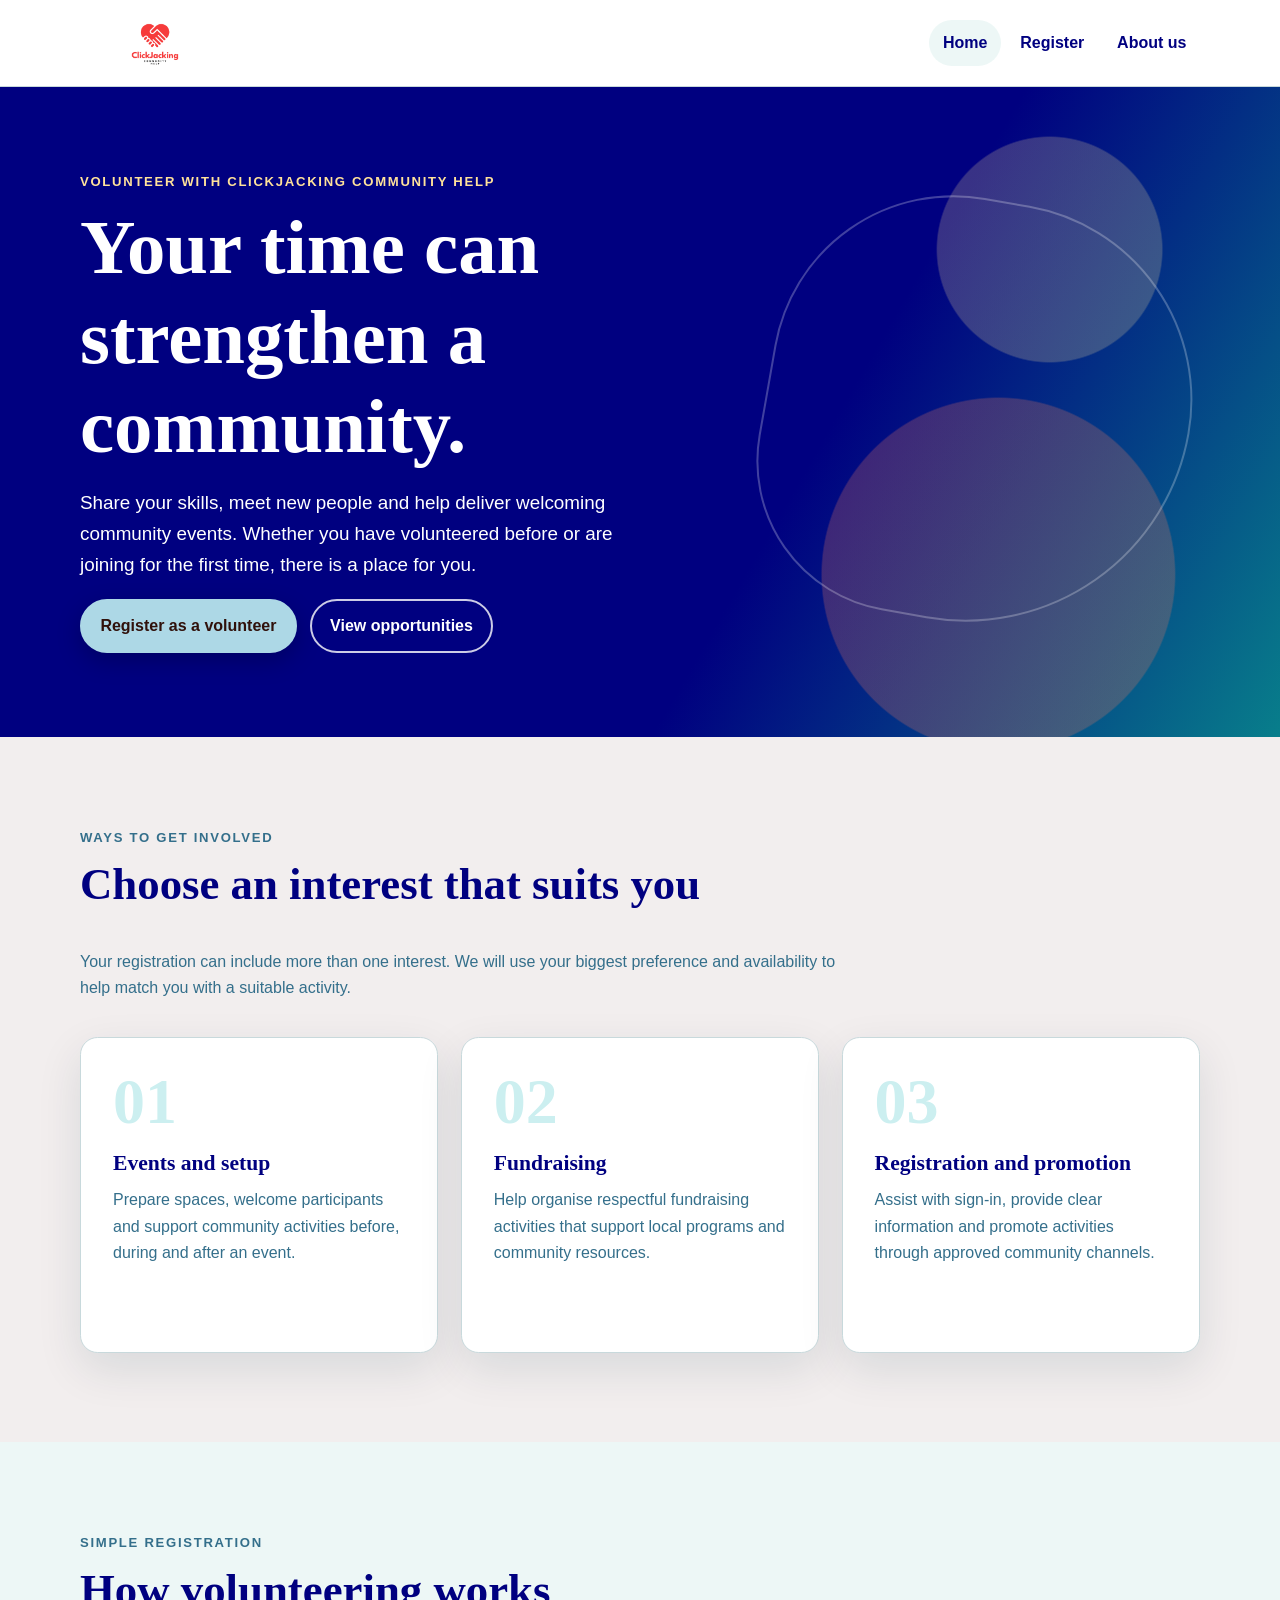
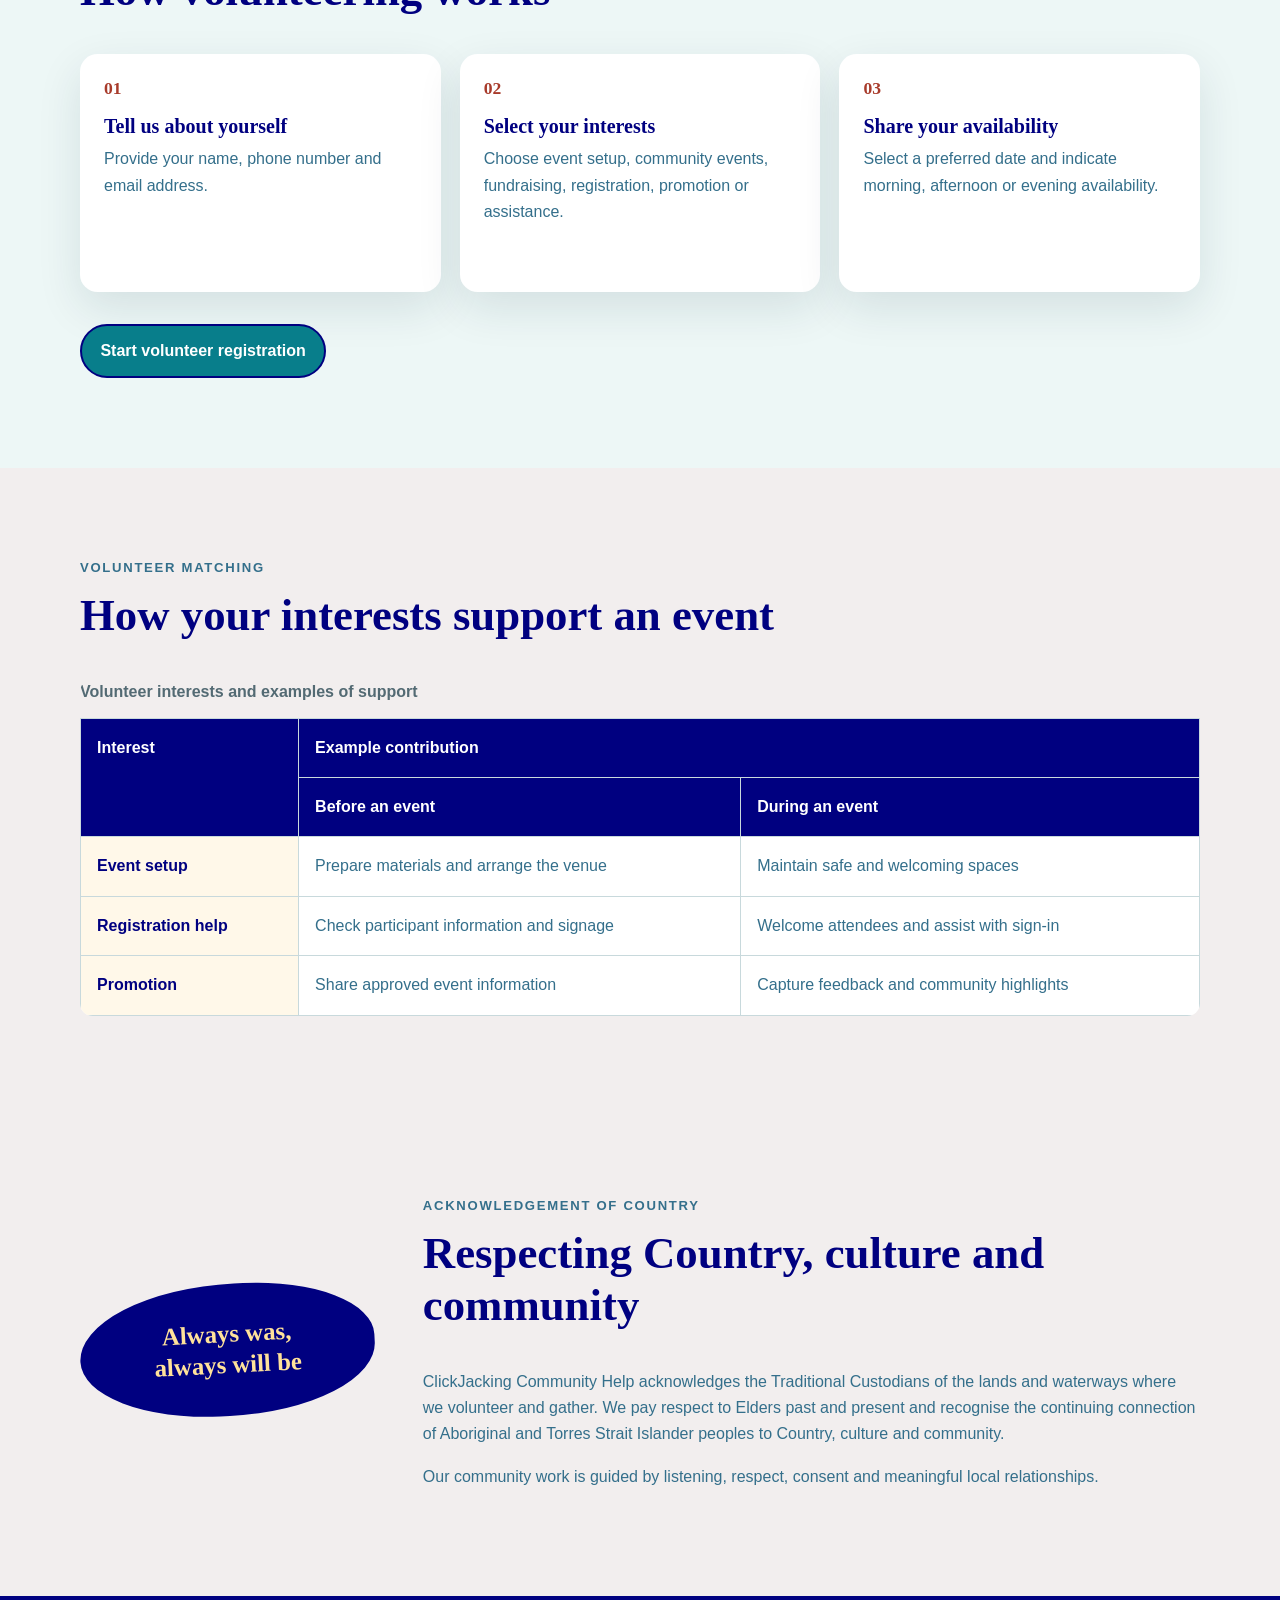
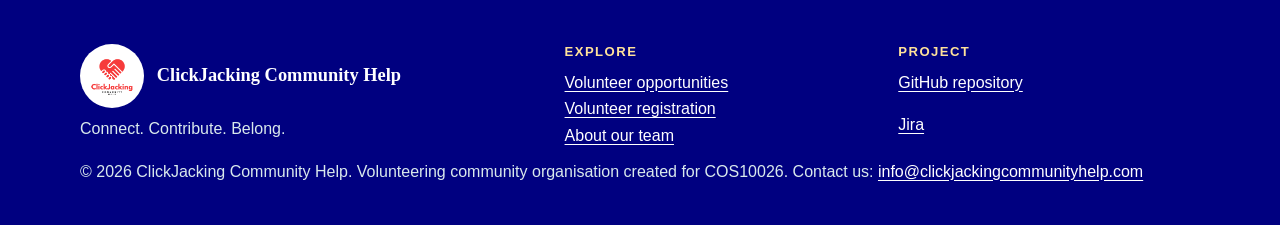
==== index.html @ b17477cf "Added index from team members index code" ====
<!DOCTYPE html>
<html lang="en">

<head>
    <meta charset="utf-8">
    <meta name="keywords" content="HTML5, CSS layout" />
    <meta name="author" content="A Lecturer" />
    <meta name="description"
        content="Discover volunteer opportunities and register to support local community programs with G03 Community.">
    <link rel="stylesheet" href="styles/styles.css">
    <title>Volunteer with us</title>
</head>

<body>
    <a class="skip_link" href="#main_content">Skip to main content</a>

    <header class="site_header">
        <div class="nav_wrap">
            <a class="brand" href="./">
                <img src="Red White Simple Volunteer Community Logo.png" alt="G03 logo" width="200">
            </a>
            <nav aria-label="Primary navigation">
                <ul class="nav_list">
                    <li><a href="./" aria-current="page">Home</a></li>
                    <li><a href="apply">Register</a></li>
                    <li><a href="about">About us</a></li>
                </ul>
            </nav>
        </div>
    </header>
    <main id="main_content">
        <!-- title and intro section -->
        <section class="intro" aria-labelledby="hero-title">
            <div class="intro_content">
                <p class="eyebrow_intro_sect ">Volunteer with ClickJacking Community Help</p>
                <h1>Your time can strengthen a community.</h1>
                <p>Share your skills, meet new people and help deliver welcoming community events. Whether you have
                    volunteered before or are joining for the first time, there is a place for you.</p>
                <div class="buttons_intro_sect">
                    <a class="button registerPage" href="apply">Register as a volunteer</a>
                    <a class="button jobPage" href="jobs">View opportunities</a>
                </div>
            </div>
        </section>
        <!-- choosing an interest section -->

        <section class="chooseAnInterest">
            <div class="heading_sect">
                <p class="eyebrow_chooseAnInterest">Ways to get involved</p>
                <h2 id="title_chooseAnInterest">Choose an interest that suits you</h2>
                <p>Your registration can include more than one interest. We will use your biggest preference and
                    availability to help match you with a suitable activity.</p>
            </div>
            <div class="feature_grid">
                <article class="feature_card">
                    <span class="feature_card_number" aria-hidden="true">01</span>
                    <h3>Events and setup</h3>
                    <p>Prepare spaces, welcome participants and support community activities before, during and after an
                        event.</p>
                </article>
                <article class="feature_card">
                    <span class="feature_card_number" aria-hidden="true">02</span>
                    <h3>Fundraising</h3>
                    <p>Help organise respectful fundraising activities that support local programs and community
                        resources.</p>
                </article>
                <article class="feature_card">
                    <span class="feature_card_number" aria-hidden="true">03</span>
                    <h3>Registration and promotion</h3>
                    <p>Assist with sign-in, provide clear information and promote activities through approved community
                        channels.</p>
                </article>
            </div>
        </section>
        <!-- how volunteering works section -->

        <section class="howVolWork">
            <div class="shell">
                <div class="heading_sect">
                    <p class="eyebrow_howVolWork">Simple registration</p>
                    <h2 id="title_howVolWork">How volunteering works</h2>
                </div>
                <ol class="steps_grid">
                    <li class="step_card"><strong>Tell us about yourself</strong><span>Provide your name, phone number
                            and email address.</span></li>
                    <li class="step_card"><strong>Select your interests</strong><span>Choose event setup, community
                            events, fundraising, registration, promotion or assistance.</span></li>
                    <li class="step_card"><strong>Share your availability</strong><span>Select a preferred date and
                            indicate morning, afternoon or evening availability.</span></li>
                </ol>
                <a class="button" href="apply">Start volunteer registration</a>
            </div>
        </section>
        <!--How your interests support an event section  -->

        <section class="interestSupportEvent">
            <div class="heading_sect">
                <p class="eyebrow_interestSupportEvent">Volunteer matching</p>
                <h2 id="title_interestSupportEvent">How your interests support an event</h2>
            </div>
            <div class="table_interest_and_ex" tabindex="0">
                <table>
                    <caption>Volunteer interests and examples of support</caption>
                    <thead>
                        <tr>
                            <th rowspan="2" scope="col">Interest</th>
                            <th colspan="2" scope="colgroup">Example contribution</th>
                        </tr>
                        <tr>
                            <th scope="col">Before an event</th>
                            <th scope="col">During an event</th>
                        </tr>
                    </thead>
                    <tbody>
                        <tr>
                            <th scope="row">Event setup</th>
                            <td>Prepare materials and arrange the venue</td>
                            <td>Maintain safe and welcoming spaces</td>
                        </tr>
                        <tr>
                            <th scope="row">Registration help</th>
                            <td>Check participant information and signage</td>
                            <td>Welcome attendees and assist with sign-in</td>
                        </tr>
                        <tr>
                            <th scope="row">Promotion</th>
                            <td>Share approved event information</td>
                            <td>Capture feedback and community highlights</td>
                        </tr>
                    </tbody>
                </table>
            </div>
        </section>
        <!-- acknowlegement of country -->

        <section class="countryAck" aria-labelledby="country-title">
            <div class="visual_content" aria-hidden="true">Always was,<br>always will be</div>
            <div>
                <p class="eyebrow_countryAck">Acknowledgement of Country</p>
                <h2 id="title_countryAck">Respecting Country, culture and community</h2>
                <p>ClickJacking Community Help acknowledges the Traditional Custodians of the lands and waterways where
                    we volunteer and gather. We pay respect to Elders past and present and recognise the continuing
                    connection of Aboriginal and Torres Strait Islander peoples to Country, culture and community.</p>
                <p>Our community work is guided by listening, respect, consent and meaningful local relationships.</p>
            </div>
        </section>
    </main>

    <footer class="site-footer">
        <div class="footer_grid">
            <div>
                <a class="footer_logo_and_slogan" href="./index.html">
                    <img src="Red White Simple Volunteer Community Logo.png" alt="" width="50"
                        height="50"><span>ClickJacking Community Help</span>
                </a>
                <p>Connect. Contribute. Belong.</p>
            </div>
            <div>
                <h2>Explore</h2>
                <ul>
                    <li><a href="jobs">Volunteer opportunities</a></li>
                    <li><a href="apply">Volunteer registration</a></li>
                    <li><a href="about">About our team</a></li>
                </ul>
            </div>
            <div>
                <h2>Project</h2>
                <p>
                    <a href="https://github.com/ChrissieNguyen/COS10026_assignment1" rel="external">GitHub
                        repository</a>
                </p>
                <p>
                    <a href="https://chrissienguyen2408.atlassian.net/jira/software/projects/TP/boards/4/backlog"
                        rel="external">Jira</a>
                </p>
            </div>
        </div>
        <!-- contact email link -->
        <p class="shell">
            &copy; 2026 ClickJacking Community Help.
            Volunteering community organisation created for COS10026.
            Contact us:
            <a href="mailto:info@clickjackingcommunityhelp.com">
                info@clickjackingcommunityhelp.com
            </a>
        </p>
    </footer>


</body>

</html>
---- styles/styles.css ----
body {
    margin: 0;
    color: #346f8b;
    background: rgb(242, 238, 238);
    font-family: "Trebuchet MS", Arial, sans-serif;
    font-size: 1rem;
    line-height: 1.65;
}

img {
    display: block;
    max-width: 100%;
}

a {
    color: #087e8b;
    text-underline-offset: 0.2em;
}

a:hover {
    color: #a83b2b;
}

a:focus-visible,
button:focus-visible,
input:focus-visible,
select:focus-visible,
textarea:focus-visible,
[tabindex="0"]:focus-visible {
    outline: 3px solid #f7b833;
    outline-offset: 3px;
}

h1,
h2,
h3 {
    margin-top: 0;
    color: navy;
    font-family: Georgia, "Times New Roman", serif;
    line-height: 1.16;
}

h1 {
    max-width: 13ch;
    font-size: clamp(2.5rem, 6vw, 5.6rem);
}

h2 {
    font-size: clamp(1.8rem, 3.5vw, 3rem);
}

h3 {
    font-size: 1.35rem;
}

p {
    margin-top: 0;
}

.shell,
.chooseAnInterest,
.interestSupportEvent,
.countryAck,
.nav_wrap,
.footer_grid {
    width: min(1120px, calc(100% - 2.5rem));
    margin-right: auto;
    margin-left: auto;
}

/* Skip link */
.skip_link {
    position: fixed;
    z-index: 100;
    top: 0.75rem;
    left: 0.75rem;
    padding: 0.7rem 1rem;
    background: white;
    color: navy;
    transform: translateY(-160%);
}

.skip_link:focus {
    transform: translateY(0);
}

/* Header and navigation */
.site_header {
    position: sticky;
    z-index: 20;
    top: 0;
    background: rgba(255, 255, 255, 0.97);
    border-bottom: 1px solid #c8d9dc;
}

.nav_wrap {
    min-height: 86px;
    display: flex;
    align-items: center;
    justify-content: space-between;
    gap: 2rem;
}

.brand {
    display: inline-flex;
    align-items: center;
    color: navy;
    text-decoration: none;
}

.brand img {
    width: 150px;
    height: 72px;
    object-fit: contain;
}

.nav_list {
    display: flex;
    flex-wrap: wrap;
    gap: 0.35rem;
    margin: 0;
    padding: 0;
    list-style: none;
}

.nav_list a {
    display: block;
    padding: 0.6rem 0.85rem;
    border-radius: 999px;
    color: navy;
    font-weight: 700;
    text-decoration: none;
}

.nav_list a:hover,
.nav_list a[aria-current="page"] {
    background: #edf7f6;
    color: navy;
}

/* Introductory hero section */
.intro {
    position: relative;
    min-height: 650px;
    display: grid;
    align-items: center;
    isolation: isolate;
    overflow: hidden;
    background-color: navy;
    background-image:
        radial-gradient(circle at 82% 25%, rgba(255, 226, 154, 0.22) 0 7rem, transparent 7.1rem),
        radial-gradient(circle at 78% 75%, rgba(236, 118, 94, 0.26) 0 11rem, transparent 11.1rem),
        linear-gradient(120deg, navy 0%, navy 62%, #087e8b 100%);
}

.intro::after {
    content: "";
    position: absolute;
    z-index: -1;
    right: 7%;
    width: min(34vw, 420px);
    aspect-ratio: 1;
    border: 2px solid rgba(255, 255, 255, 0.25);
    border-radius: 48% 52% 60% 40%;
    transform: rotate(10deg);
}

.intro_content {
    width: min(1120px, calc(100% - 2.5rem));
    margin-right: auto;
    margin-left: auto;
    padding: 5rem 0;
    color: white;
}

.intro_content h1 {
    margin-bottom: 1rem;
    color: white;
}

.intro_content>p:not(.eyebrow_intro_sect) {
    max-width: 580px;
    font-size: 1.18rem;
}

.eyebrow_intro_sect,
.eyebrow_chooseAnInterest,
.eyebrow_howVolWork,
.eyebrow_interestSupportEvent,
.eyebrow_countryAck {
    margin-bottom: 0.7rem;
    color: var(--ocean);
    font-size: 0.82rem;
    font-weight: 800;
    letter-spacing: 0.13em;
    text-transform: uppercase;
}

.eyebrow_intro_sect {
    color: #ffe29a;
}

.buttons_intro_sect {
    display: flex;
    flex-wrap: wrap;
    gap: 0.8rem;
    align-items: center;
}

.button {
    display: inline-block;
    padding: 0.75rem 1.15rem;
    border: 2px solid navy;
    border-radius: 999px;
    background: #087e8b;
    color: white;
    font: inherit;
    font-weight: 800;
    text-decoration: none;
    cursor: pointer;
}

.button:hover {
    border-color: #087e8b;
    background: #087e8b;
    color: white;
}

.registerPage {
    border-color: lightblue;
    background: lightblue;
    color: #30110b;
    box-shadow: 0 8px 24px rgba(0, 0, 0, 0.22);
}

.registerPage:hover {
    border-color: #ff9a83;
    background: #ff9a83;
    color: #30110b;
}

.jobPage {
    border-color: rgba(255, 255, 255, 0.8);
    background: transparent;
    color: white;
}

.jobPage:hover {
    border-color: white;
    background: white;
    color: navy;
}

/* Shared section spacing */
.chooseAnInterest,
.interestSupportEvent,
.countryAck {
    padding-top: clamp(3.5rem, 7vw, 6.5rem);
    padding-bottom: clamp(3.5rem, 7vw, 6.5rem);
}

.heading_sect {
    max-width: 760px;
    margin-bottom: 2.2rem;
}

/* Volunteer-interest cards */
.feature_grid {
    display: grid;
    grid-template-columns: repeat(3, 1fr);
    gap: 1.4rem;
}

.feature_card {
    min-height: 250px;
    padding: 2rem;
    border: 1px solid #c8d9dc;
    border-radius: 1.1rem;
    background: white;
    box-shadow: 0 16px 45px rgba(9, 47, 67, 0.11);
}

.feature_card_number {
    color: #cceff0;
    font: 700 4rem/1 Georgia, serif;
}

.feature_card h3 {
    margin: 1.1rem 0 0.7rem;
}

/* How volunteering works */
.howVolWork {
    padding-top: clamp(3.5rem, 7vw, 6.5rem);
    padding-bottom: clamp(3.5rem, 7vw, 6.5rem);
    background: #edf7f6;
}

.steps_grid {
    display: grid;
    grid-template-columns: repeat(3, 1fr);
    gap: 1.2rem;
    margin: 0 0 2rem;
    padding: 0;
    list-style: none;
    counter-reset: volunteer-step;
}

.step_card {
    min-height: 190px;
    padding: 1.5rem;
    border-radius: 1.1rem;
    background: white;
    box-shadow: 0 16px 45px rgba(9, 47, 67, 0.11);
    counter-increment: volunteer-step;
}

.step_card::before {
    content: counter(volunteer-step, decimal-leading-zero);
    display: block;
    margin-bottom: 1rem;
    color: #a83b2b;
    font: 800 1.1rem Georgia, serif;
}

.step_card strong,
.step_card span {
    display: block;
}

.step_card strong {
    margin-bottom: 0.55rem;
    color: navy;
    font: 700 1.25rem Georgia, serif;
}

/* Volunteer-interest table */
.table_interest_and_ex {
    overflow-x: auto;
    border-radius: 0.8rem;
}

table {
    width: 100%;
    border-collapse: collapse;
    background: white;
}

caption {
    padding-bottom: 0.75rem;
    color: #536a73;
    font-weight: 700;
    text-align: left;
}

th,
td {
    padding: 1rem;
    border: 1px solid #c8d9dc;
    text-align: left;
    vertical-align: top;
}

thead th {
    background: navy;
    color: white;
}

tbody th {
    background: #fff8e9;
    color: navy;
}

tbody tr:hover td,
tbody tr:hover th {
    background: #e7f7f6;
}

/* Acknowledgement of Country */
.countryAck {
    display: grid;
    grid-template-columns: 0.55fr 1.45fr;
    gap: 3rem;
    align-items: center;
}

.visual_content {
    padding: 2.2rem;
    border-radius: 55% 45% 52% 48%;
    background: navy;
    color: #ffe29a;
    font: 700 1.55rem/1.25 Georgia, serif;
    text-align: center;
    transform: rotate(-3deg);
}

/* Shared form styling for apply.html */
body>a:first-of-type img {
    margin: 2rem auto 0;
}

body>h1 {
    width: min(920px, calc(100% - 2.5rem));
    margin: 2rem auto 1rem;
    font-size: clamp(2.2rem, 5vw, 4rem);
}

form {
    width: min(920px, calc(100% - 2.5rem));
    display: grid;
    gap: 1.5rem;
    margin: 3rem auto 5rem;
}

fieldset {
    min-width: 0;
    margin: 0;
    padding: clamp(1.2rem, 4vw, 2rem);
    border: 1px solid #c8d9dc;
    border-radius: 1.1rem;
    background: white;
    box-shadow: 0 8px 30px rgba(9, 47, 67, 0.07);
}

legend {
    padding: 0 0.45rem;
    color: navy;
    font: 700 1.35rem Georgia, serif;
}

label {
    font-weight: 700;
}

input,
select,
textarea {
    max-width: 100%;
    min-height: 46px;
    padding: 0.65rem 0.75rem;
    border: 1px solid #78929b;
    border-radius: 0.5rem;
    background: white;
    color: #17313d;
    font: inherit;
}

input[type="text"],
input[type="email"],
input[type="tel"],
select,
textarea {
    width: 100%;
}

input[type="checkbox"],
input[type="radio"] {
    min-height: auto;
    accent-color: #087e8b;
}

textarea {
    resize: vertical;
}

input[type="submit"],
input[type="reset"] {
    width: fit-content;
    padding: 0.75rem 1.15rem;
    border: 2px solid navy;
    border-radius: 999px;
    font-weight: 800;
    cursor: pointer;
}

input[type="submit"] {
    background: #ec765e;
    border-color: #ec765e;
    color: #30110b;
}

input[type="reset"] {
    background: transparent;
    color: navy;
}

/* Footer */
.site-footer {
    padding: 3rem 0 1.5rem;
    background: navy;
    color: #d9e9ec;
}

.site-footer a {
    color: white;
}

.site-footer a:hover {
    color: #ffe29a;
}

.footer_grid {
    display: grid;
    grid-template-columns: 1.2fr 0.8fr 0.8fr;
    gap: 2rem;
}

.footer_logo_and_slogan {
    display: inline-flex;
    align-items: center;
    gap: 0.8rem;
    color: white;
    font: 700 1.15rem Georgia, serif;
    text-decoration: none;
}

.footer_logo_and_slogan img {
    width: 64px;
    height: 64px;
    object-fit: contain;
    border-radius: 50%;
}

.footer_grid h2 {
    color: #ffe29a;
    font: 800 0.82rem "Trebuchet MS", Arial, sans-serif;
    letter-spacing: 0.11em;
    text-transform: uppercase;
}

.footer_grid ul {
    margin: 0;
    padding: 0;
    list-style: none;
}

.fine-print {
    margin-top: 2rem;
    padding-top: 1.2rem;
    border-top: 1px solid rgba(255, 255, 255, 0.22);
    color: #b8cdd2;
    font-size: 0.82rem;
}

/* Tablet layout */
@media (max-width: 850px) {

    .feature_grid,
    .steps_grid {
        grid-template-columns: 1fr 1fr;
    }

    .countryAck {
        grid-template-columns: 1fr;
        gap: 1.5rem;
    }

    .intro::after {
        opacity: 0.45;
    }
}

/* Mobile layout */
@media (max-width: 620px) {

    .shell,
    .chooseAnInterest,
    .interestSupportEvent,
    .countryAck,
    .nav_wrap,
    .footer_grid,
    .intro_content {
        width: min(100% - 1.5rem, 1120px);
    }

    .nav_wrap {
        align-items: flex-start;
        flex-direction: column;
        gap: 0.4rem;
        padding: 0.7rem 0;
    }

    .brand img {
        width: 120px;
        height: 58px;
    }

    .nav_list {
        gap: 0.1rem;
    }

    .nav_list a {
        padding: 0.45rem 0.6rem;
        font-size: 0.88rem;
    }

    .intro {
        min-height: 620px;
    }

    .feature_grid,
    .steps_grid,
    .footer_grid {
        grid-template-columns: 1fr;
    }

    .buttons_intro_sect {
        align-items: stretch;
        flex-direction: column;
    }

    .buttons_intro_sect .button {
        text-align: center;
    }

    th,
    td {
        min-width: 170px;
    }
}

@media (prefers-reduced-motion: reduce) {
    html {
        scroll-behavior: auto;
    }
}
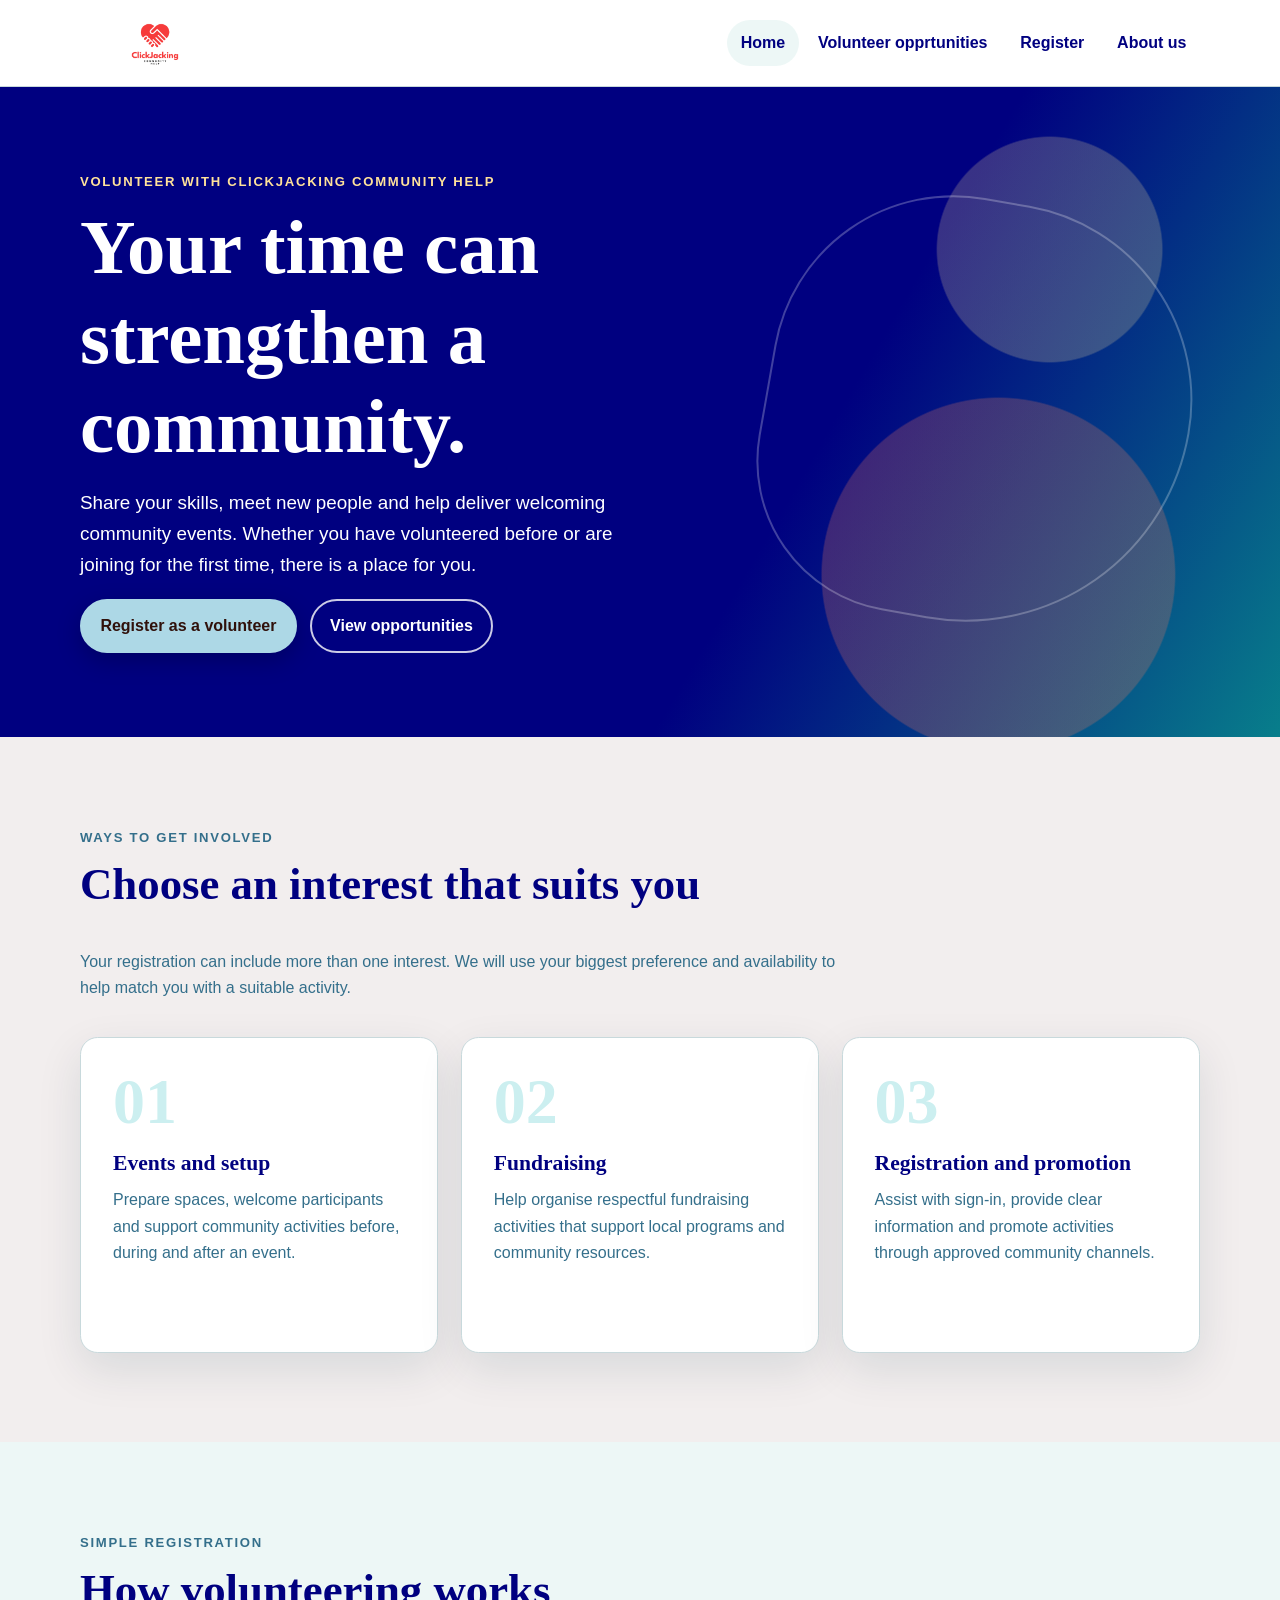
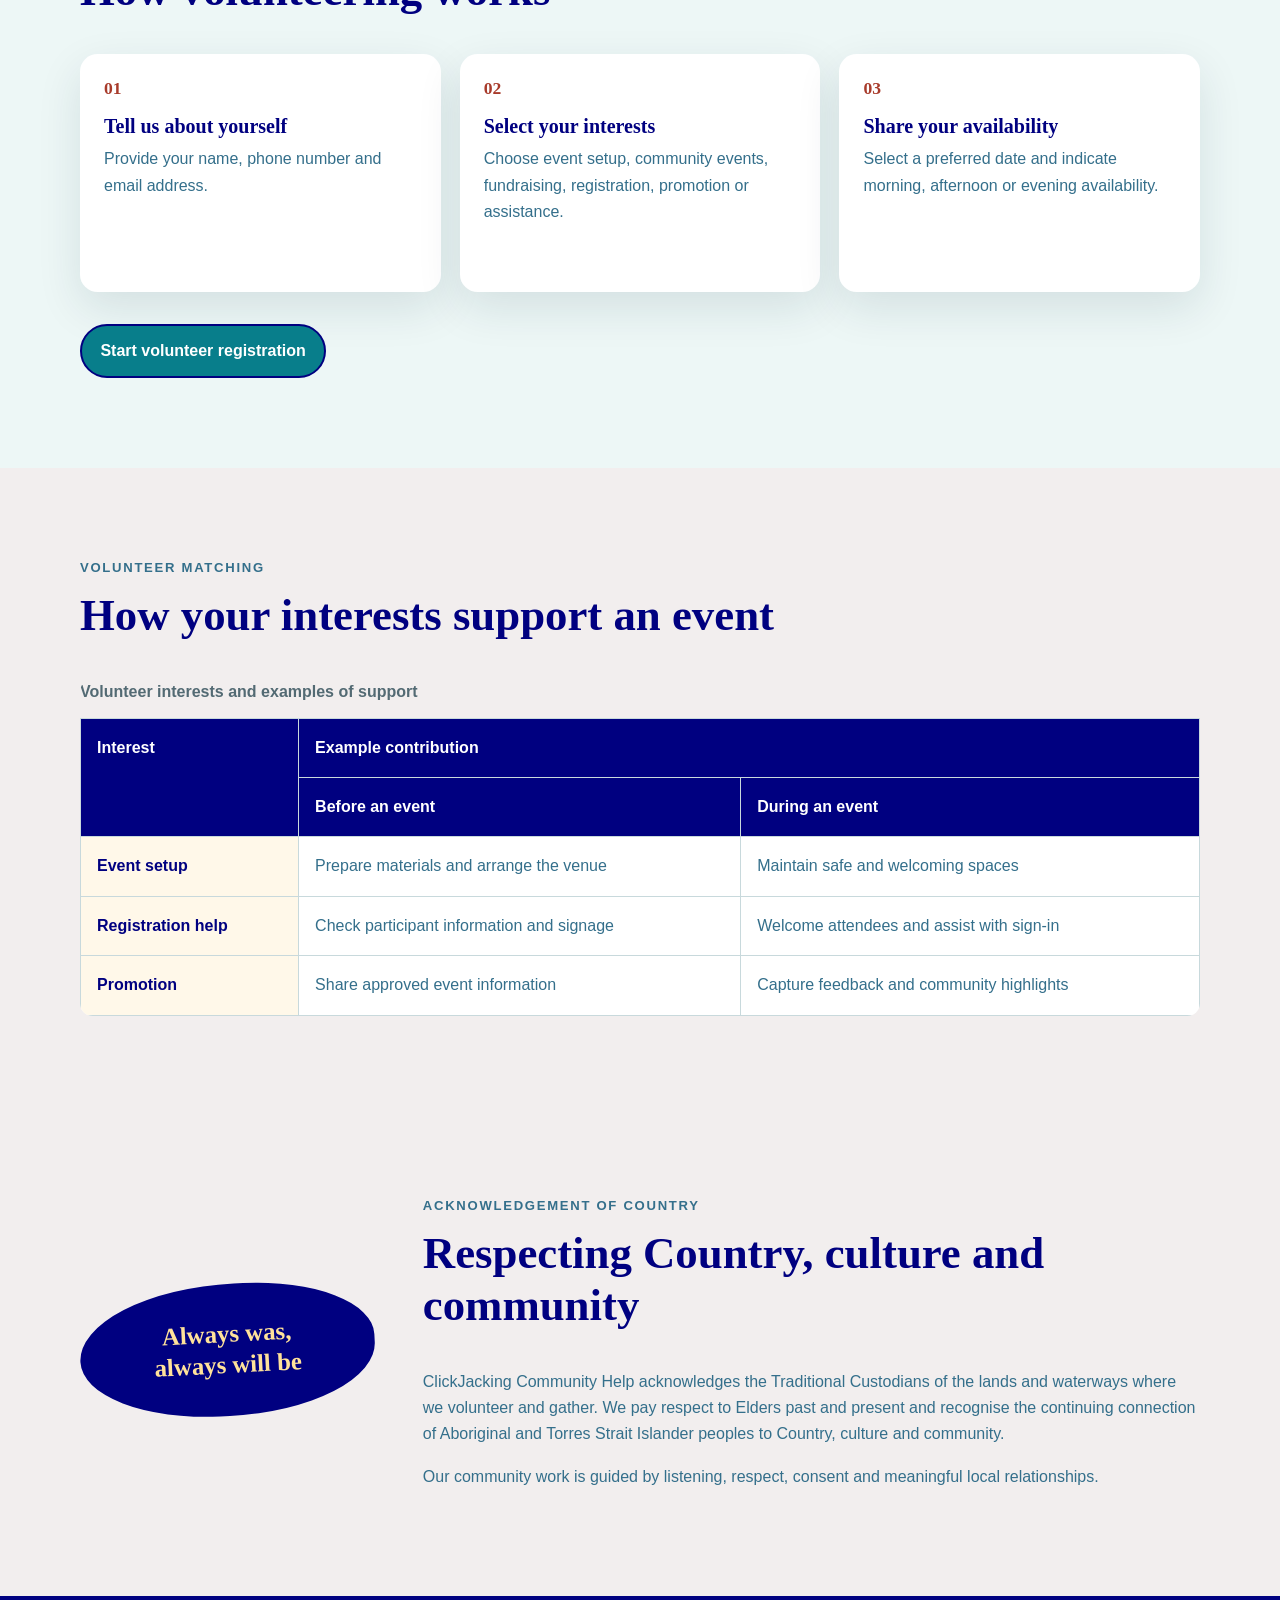
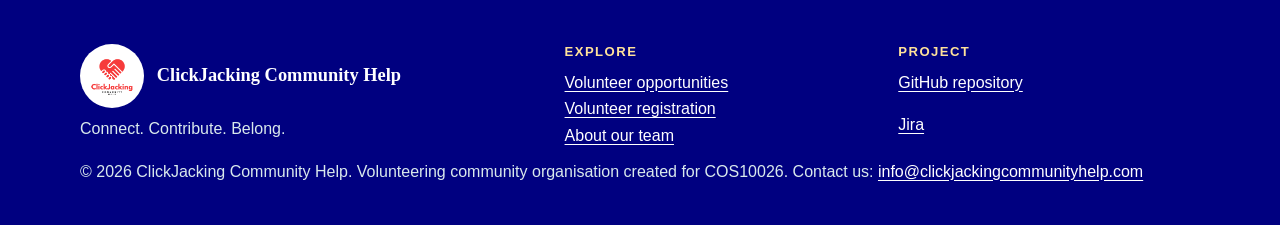
==== commit cca67309: "fixed nav bar location" ====
--- a/index.html
+++ b/index.html
@@ -22,6 +22,7 @@
             <nav aria-label="Primary navigation">
                 <ul class="nav_list">
                     <li><a href="./" aria-current="page">Home</a></li>
+                    <li><a href="jobs">Volunteer opprtunities</a></li>
                     <li><a href="apply">Register</a></li>
                     <li><a href="about">About us</a></li>
                 </ul>
@@ -175,7 +176,6 @@
                 </p>
             </div>
         </div>
-        <!-- contact email link -->
         <p class="shell">
             &copy; 2026 ClickJacking Community Help.
             Volunteering community organisation created for COS10026.
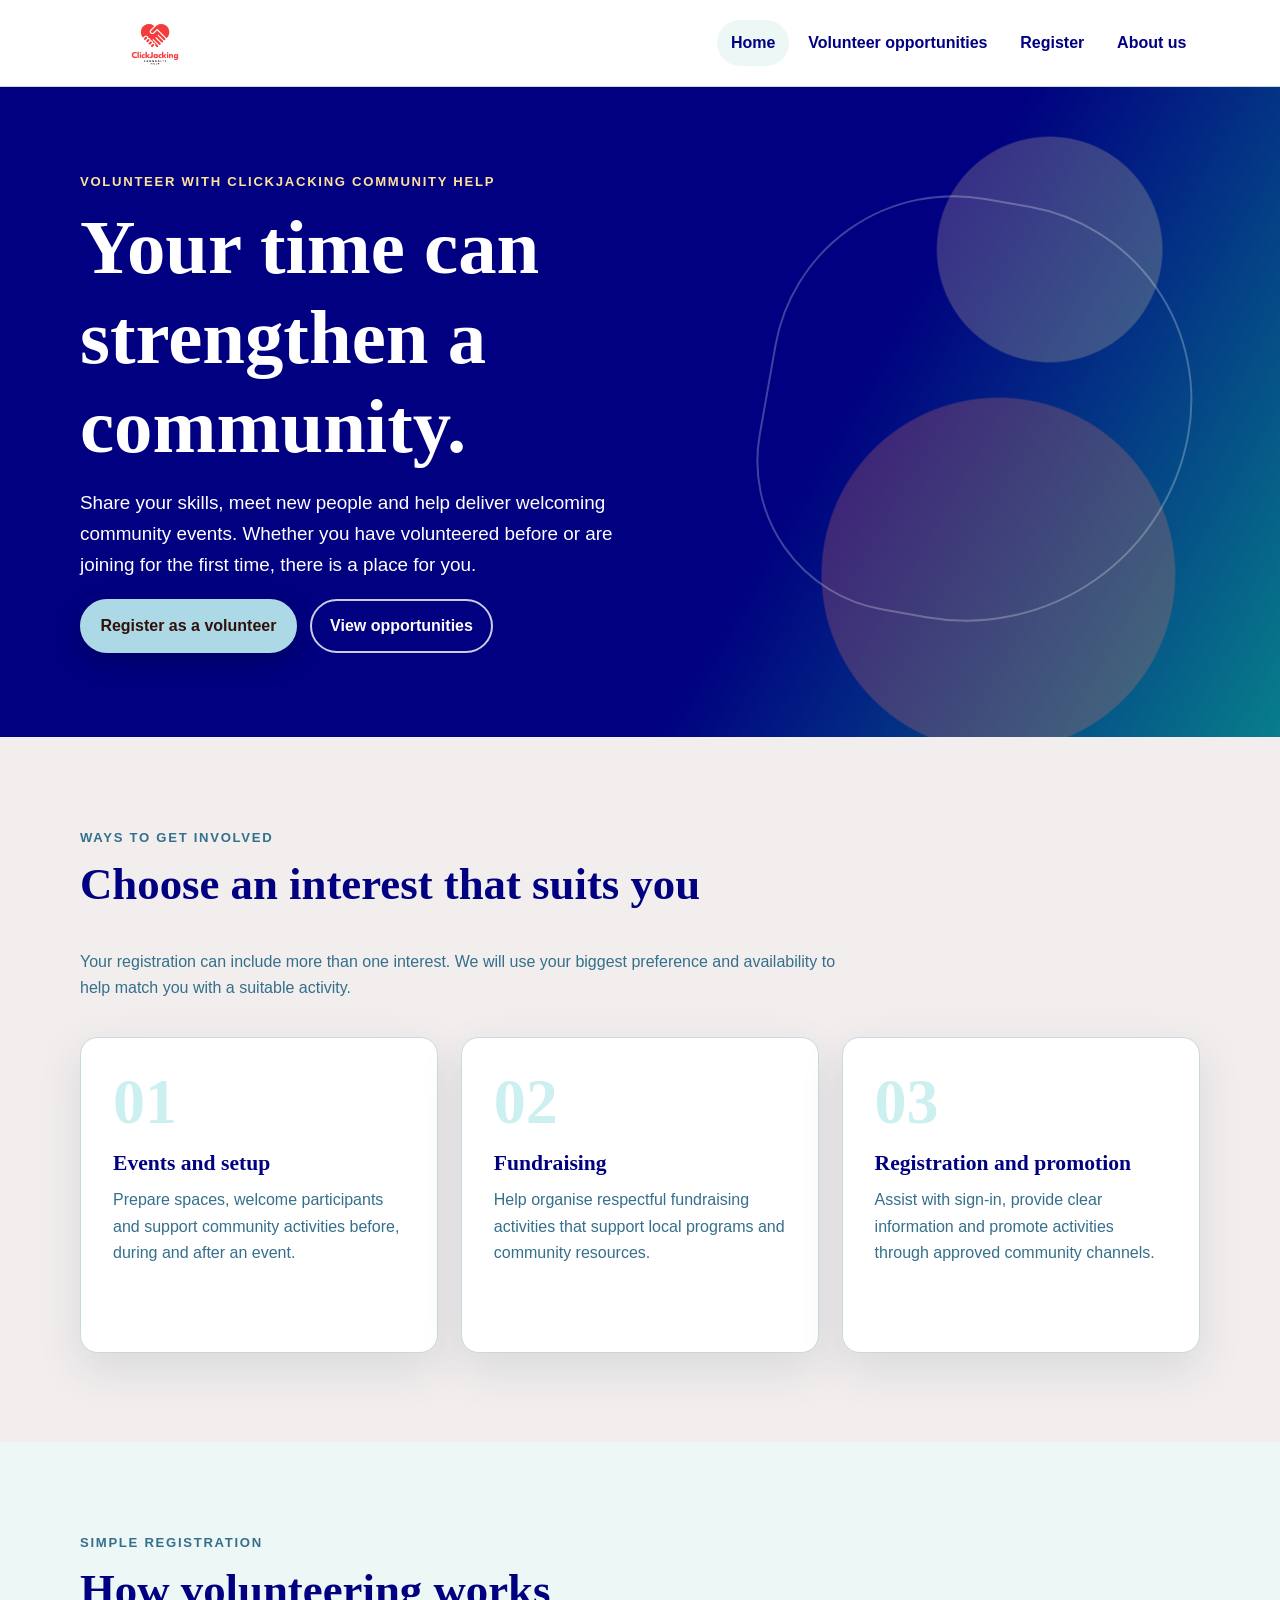
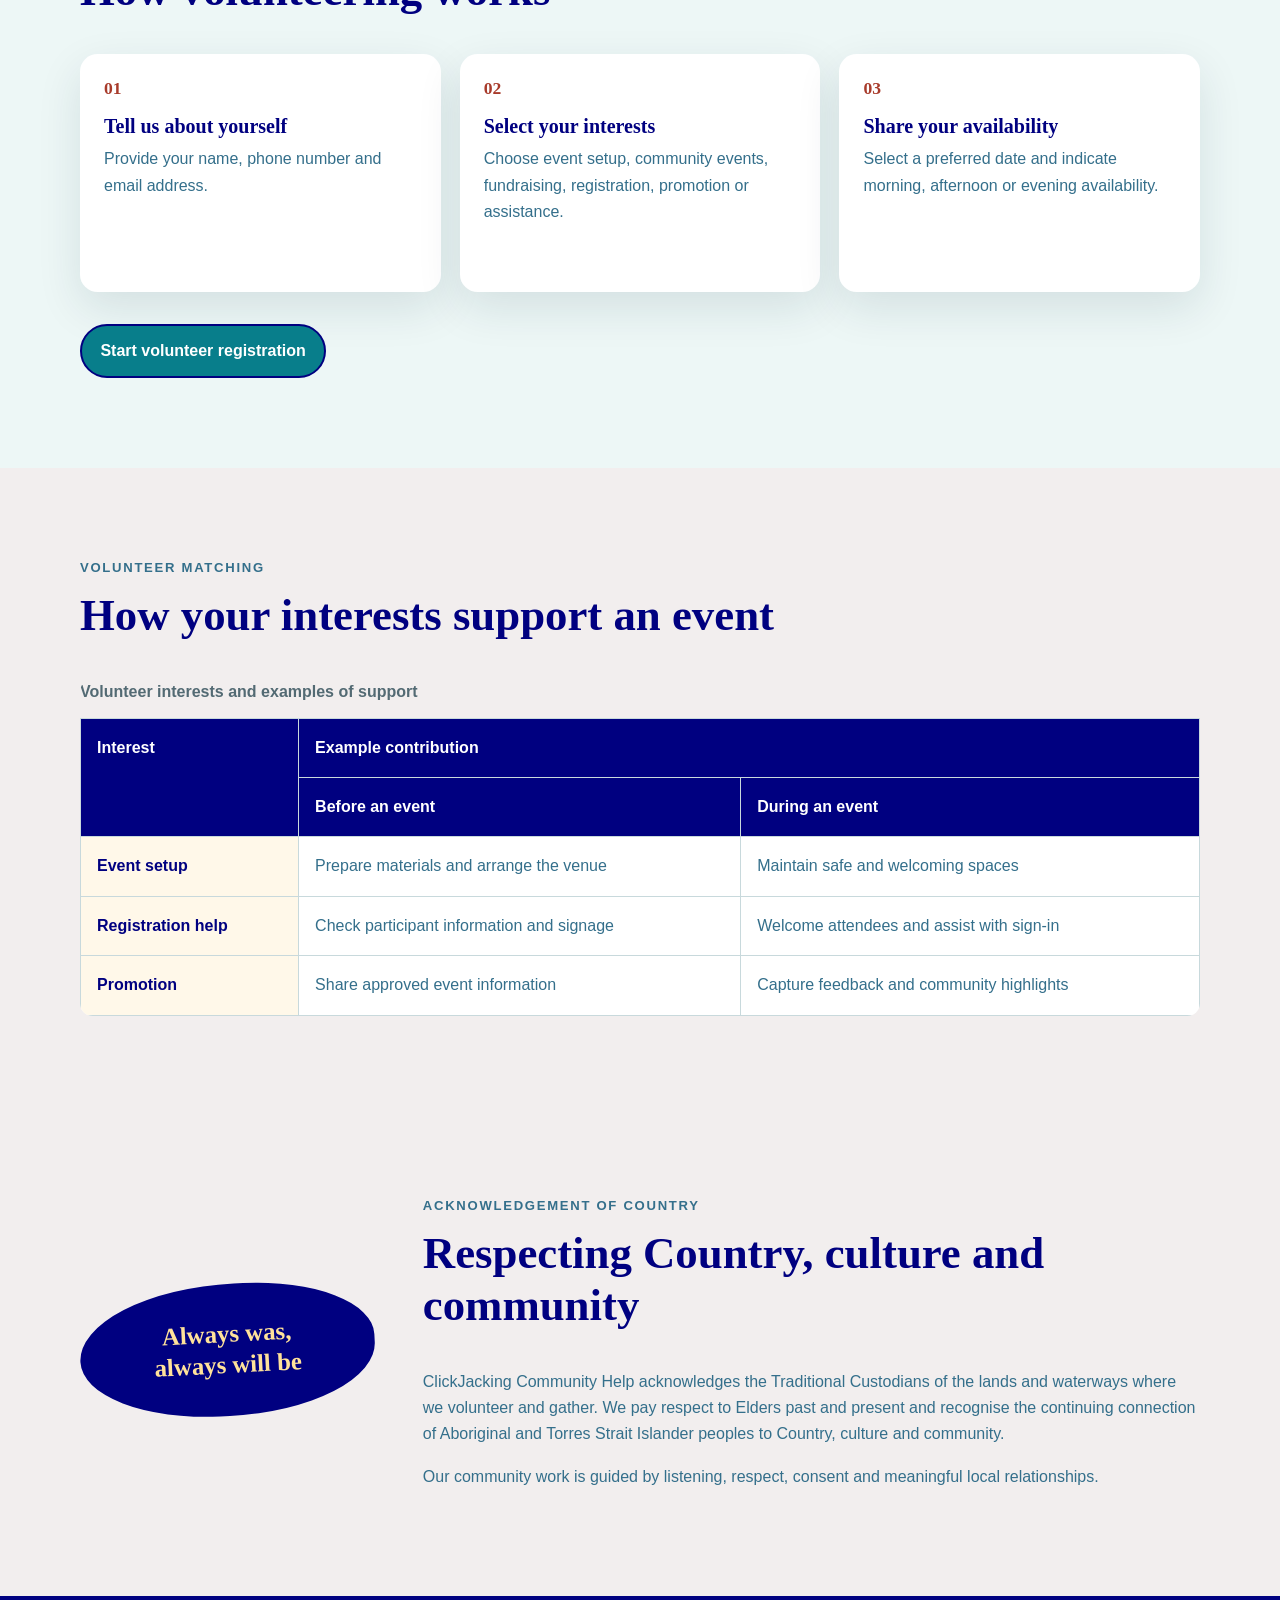
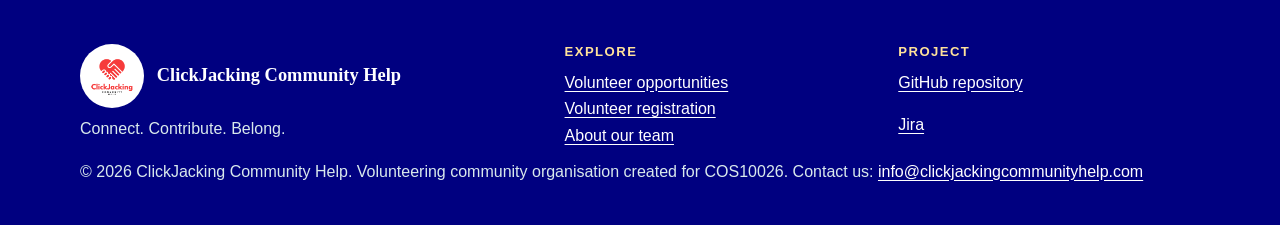
==== commit 3c065d42: "update navigations and footer" ====
--- a/index.html
+++ b/index.html
@@ -21,10 +21,11 @@
             </a>
             <nav aria-label="Primary navigation">
                 <ul class="nav_list">
-                    <li><a href="./" aria-current="page">Home</a></li>
-                    <li><a href="jobs">Volunteer opprtunities</a></li>
-                    <li><a href="apply">Register</a></li>
-                    <li><a href="about">About us</a></li>
+
+                    <li><a href="index.html" aria-current="page">Home</a></li>
+                    <li><a href="jobs.html">Volunteer opportunities</a></li>
+                    <li><a href="apply.html">Register</a></li>
+                    <li><a href="about.html">About us</a></li>
                 </ul>
             </nav>
         </div>
@@ -175,6 +176,7 @@
                         rel="external">Jira</a>
                 </p>
             </div>
+            <!-- contact email link -->
         </div>
         <p class="shell">
             &copy; 2026 ClickJacking Community Help.
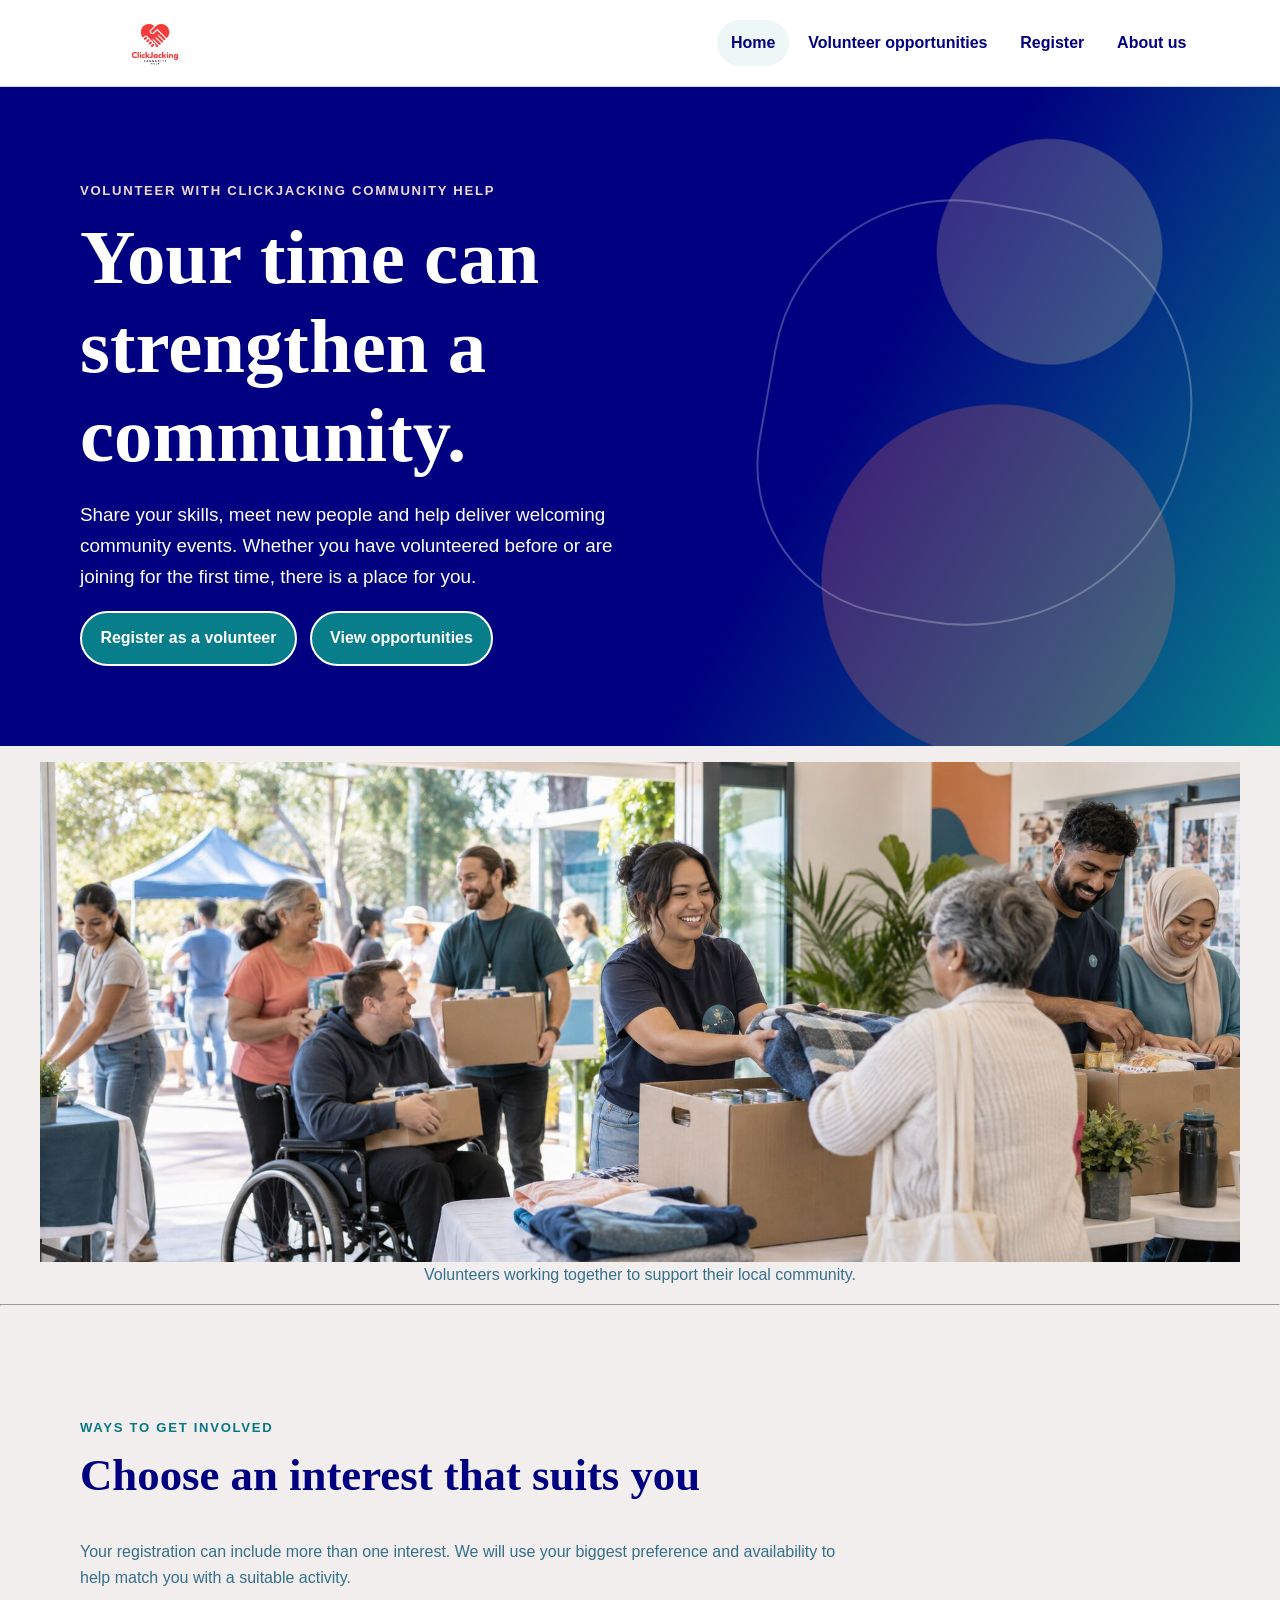
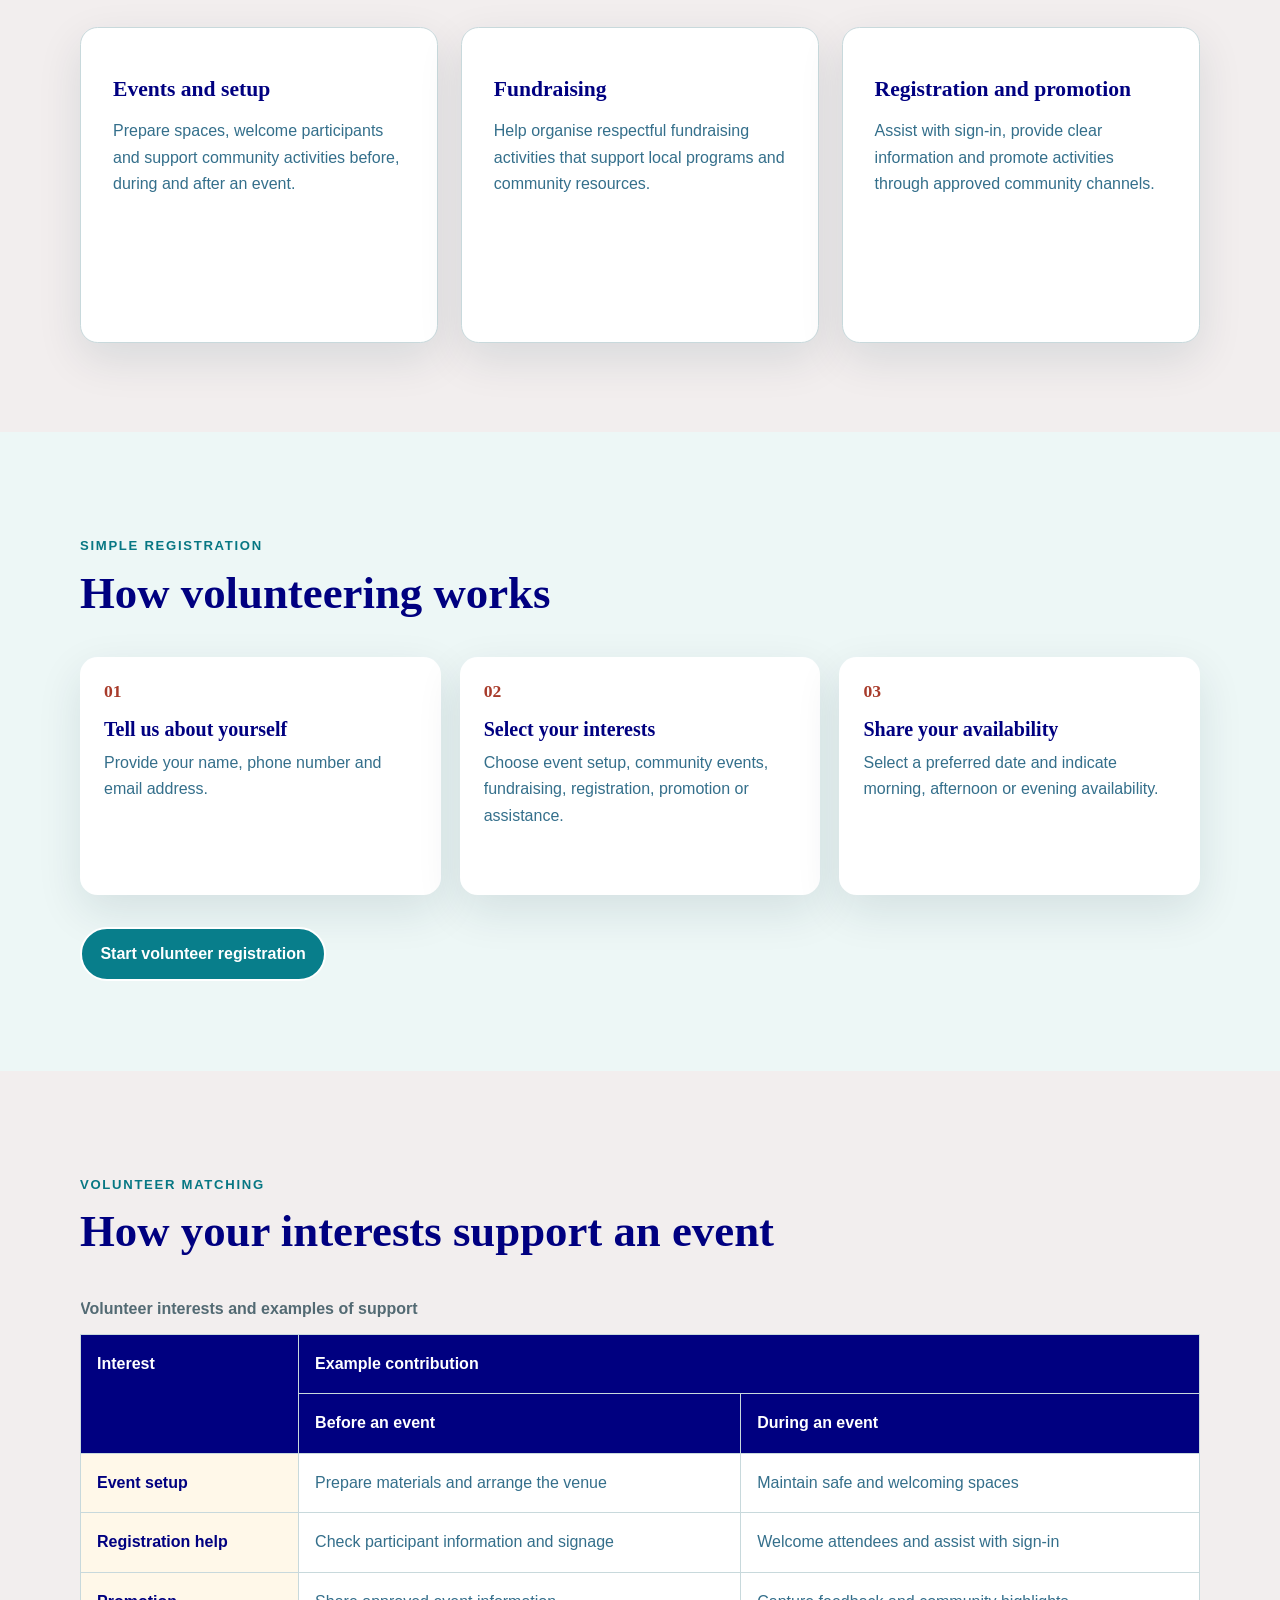
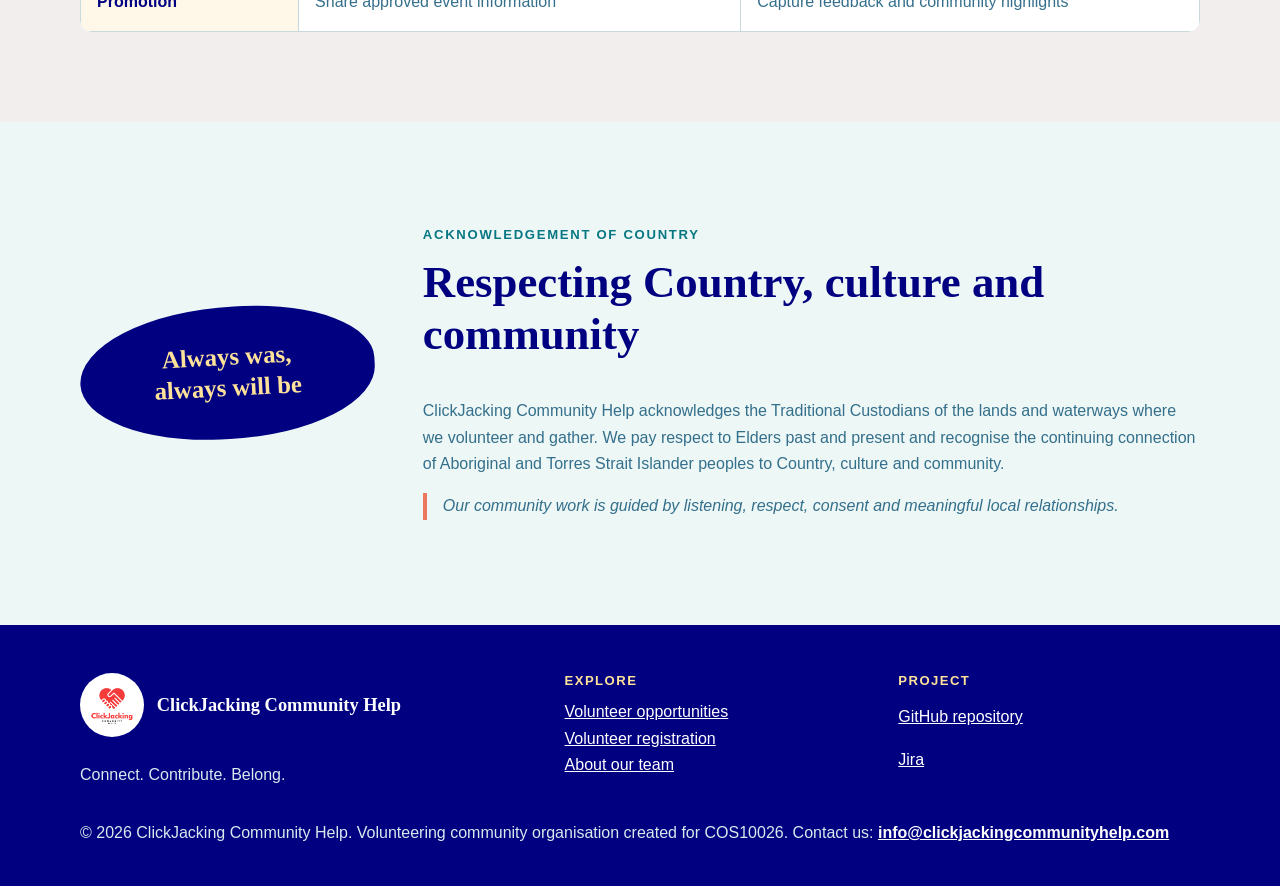
==== commit 10c17fa4: "fixed some minor bugs from pages" ====
--- a/index.html
+++ b/index.html
@@ -1,23 +1,34 @@
+<!-- this is task completed by Chrisie -->
 <!DOCTYPE html>
 <html lang="en">
 
 <head>
     <meta charset="utf-8">
-    <meta name="keywords" content="HTML5, CSS layout" />
-    <meta name="author" content="A Lecturer" />
+    <meta name="keywords" content="HTML5, CSS layout">
+    <meta name="author" content="Chrissie">
+    <meta name="viewport" content="width=device-width, initial-scale=1.0">
     <meta name="description"
         content="Discover volunteer opportunities and register to support local community programs with G03 Community.">
     <link rel="stylesheet" href="styles/styles.css">
+
+    <style>
+        .country_commitment {
+            border-left: 4px solid #ec765e;
+            font-style: italic;
+            padding-left: 1rem;
+        }
+    </style>
+
     <title>Volunteer with us</title>
 </head>
 
 <body>
     <a class="skip_link" href="#main_content">Skip to main content</a>
-
+    <!-- logo and navigation bar -->
     <header class="site_header">
         <div class="nav_wrap">
-            <a class="brand" href="./">
-                <img src="Red White Simple Volunteer Community Logo.png" alt="G03 logo" width="200">
+            <a class="brand" href="index.html">
+                <img src="community_logo.png" alt="G03 logo" width="200">
             </a>
             <nav aria-label="Primary navigation">
                 <ul class="nav_list">
@@ -30,20 +41,30 @@
             </nav>
         </div>
     </header>
+    <!-- title and intro section -->
+    <section class="intro">
+        <div class="intro_content">
+            <p class="eyebrow_intro_sect ">Volunteer with ClickJacking Community Help</p>
+            <h1>Your time can strengthen a community.</h1>
+            <p>Share your skills, meet new people and help deliver welcoming community events. Whether you have
+                volunteered before or are joining for the first time, there is a place for you.</p>
+            <div class="buttons_intro_sect">
+                <a class="button registerPage" href="apply">Register as a volunteer</a>
+                <a class="button jobPage" href="jobs">View opportunities</a>
+            </div>
+        </div>
+    </section>
+    <!-- community image -->
+    <figure>
+        <img src="assets/community_volunteers.jpg"
+            alt="Volunteers sorting donated supplies together at a community centre" loading="lazy">
+        <figcaption style="text-align: center;">Volunteers working together to support their local community.
+        </figcaption>
+    </figure>
+    <hr>
+
     <main id="main_content">
-        <!-- title and intro section -->
-        <section class="intro" aria-labelledby="hero-title">
-            <div class="intro_content">
-                <p class="eyebrow_intro_sect ">Volunteer with ClickJacking Community Help</p>
-                <h1>Your time can strengthen a community.</h1>
-                <p>Share your skills, meet new people and help deliver welcoming community events. Whether you have
-                    volunteered before or are joining for the first time, there is a place for you.</p>
-                <div class="buttons_intro_sect">
-                    <a class="button registerPage" href="apply">Register as a volunteer</a>
-                    <a class="button jobPage" href="jobs">View opportunities</a>
-                </div>
-            </div>
-        </section>
+
         <!-- choosing an interest section -->
 
         <section class="chooseAnInterest">
@@ -55,19 +76,16 @@
             </div>
             <div class="feature_grid">
                 <article class="feature_card">
-                    <span class="feature_card_number" aria-hidden="true">01</span>
                     <h3>Events and setup</h3>
                     <p>Prepare spaces, welcome participants and support community activities before, during and after an
                         event.</p>
                 </article>
                 <article class="feature_card">
-                    <span class="feature_card_number" aria-hidden="true">02</span>
                     <h3>Fundraising</h3>
                     <p>Help organise respectful fundraising activities that support local programs and community
                         resources.</p>
                 </article>
                 <article class="feature_card">
-                    <span class="feature_card_number" aria-hidden="true">03</span>
                     <h3>Registration and promotion</h3>
                     <p>Assist with sign-in, provide clear information and promote activities through approved community
                         channels.</p>
@@ -94,7 +112,6 @@
             </div>
         </section>
         <!--How your interests support an event section  -->
-
         <section class="interestSupportEvent">
             <div class="heading_sect">
                 <p class="eyebrow_interestSupportEvent">Volunteer matching</p>
@@ -133,18 +150,28 @@
                 </table>
             </div>
         </section>
+
+
         <!-- acknowlegement of country -->
 
-        <section class="countryAck" aria-labelledby="country-title">
-            <div class="visual_content" aria-hidden="true">Always was,<br>always will be</div>
-            <div>
-                <p class="eyebrow_countryAck">Acknowledgement of Country</p>
-                <h2 id="title_countryAck">Respecting Country, culture and community</h2>
-                <p>ClickJacking Community Help acknowledges the Traditional Custodians of the lands and waterways where
-                    we volunteer and gather. We pay respect to Elders past and present and recognise the continuing
-                    connection of Aboriginal and Torres Strait Islander peoples to Country, culture and community.</p>
-                <p>Our community work is guided by listening, respect, consent and meaningful local relationships.</p>
-            </div>
+        <section class="countryAck">
+            <div class="shell countryAck_content">
+                <div class="visual_content">Always was,<br>always will be</div>
+                <div>
+                    <p class="eyebrow_countryAck">Acknowledgement of Country</p>
+                    <h2 id="title_countryAck">Respecting Country, culture and community</h2>
+                    <p>ClickJacking Community Help acknowledges the Traditional Custodians of the lands and waterways
+                        where
+                        we volunteer and gather. We pay respect to Elders past and present and recognise the continuing
+                        connection of Aboriginal and Torres Strait Islander peoples to Country, culture and community.
+                    </p>
+
+                    <p class="country_commitment">
+                        Our community work is guided by listening, respect, consent and meaningful local relationships.
+                    </p>
+                </div>
+            </div>
+
         </section>
     </main>
 
@@ -152,8 +179,7 @@
         <div class="footer_grid">
             <div>
                 <a class="footer_logo_and_slogan" href="./index.html">
-                    <img src="Red White Simple Volunteer Community Logo.png" alt="" width="50"
-                        height="50"><span>ClickJacking Community Help</span>
+                    <img src="community_logo.png" alt="" width="50" height="50"><span>ClickJacking Community Help</span>
                 </a>
                 <p>Connect. Contribute. Belong.</p>
             </div>
@@ -182,7 +208,7 @@
             &copy; 2026 ClickJacking Community Help.
             Volunteering community organisation created for COS10026.
             Contact us:
-            <a href="mailto:info@clickjackingcommunityhelp.com">
+            <a href="mailto:info@clickjackingcommunityhelp.com" style="font-weight: 700;">
                 info@clickjackingcommunityhelp.com
             </a>
         </p>
--- a/styles/styles.css
+++ b/styles/styles.css
@@ -12,15 +12,36 @@
     max-width: 100%;
 }
 
-a {
-    color: #087e8b;
-    text-underline-offset: 0.2em;
-}
-
-a:hover {
-    color: #a83b2b;
-}
-
+/* navigations */
+.nav_list {
+    display: flex;
+    flex-wrap: wrap;
+    gap: 0.35rem;
+    margin: 0;
+    padding: 0;
+    list-style: none;
+}
+
+.nav_list a {
+    display: block;
+    padding: 0.6rem 0.85rem;
+    border-radius: 999px;
+    color: navy;
+    font-weight: 700;
+    text-decoration: none;
+}
+
+.nav_list a:hover {
+    background: #edf7f6;
+    color: #ff9a83;
+}
+
+.nav_list a[aria-current="page"] {
+    background: #edf7f6;
+    color: navy;
+}
+
+/* improve accessibilities by adding visible tab */
 a:focus-visible,
 button:focus-visible,
 input:focus-visible,
@@ -43,6 +64,7 @@
 h1 {
     max-width: 13ch;
     font-size: clamp(2.5rem, 6vw, 5.6rem);
+    /*clamp(minimum, preferred, maximum)*/
 }
 
 h2 {
@@ -51,16 +73,11 @@
 
 h3 {
     font-size: 1.35rem;
-}
-
-p {
-    margin-top: 0;
 }
 
 .shell,
 .chooseAnInterest,
 .interestSupportEvent,
-.countryAck,
 .nav_wrap,
 .footer_grid {
     width: min(1120px, calc(100% - 2.5rem));
@@ -68,7 +85,7 @@
     margin-left: auto;
 }
 
-/* Skip link */
+/* Skip link was hidden initially*/
 .skip_link {
     position: fixed;
     z-index: 100;
@@ -112,30 +129,6 @@
     width: 150px;
     height: 72px;
     object-fit: contain;
-}
-
-.nav_list {
-    display: flex;
-    flex-wrap: wrap;
-    gap: 0.35rem;
-    margin: 0;
-    padding: 0;
-    list-style: none;
-}
-
-.nav_list a {
-    display: block;
-    padding: 0.6rem 0.85rem;
-    border-radius: 999px;
-    color: navy;
-    font-weight: 700;
-    text-decoration: none;
-}
-
-.nav_list a:hover,
-.nav_list a[aria-current="page"] {
-    background: #edf7f6;
-    color: navy;
 }
 
 /* Introductory hero section */
@@ -156,7 +149,6 @@
 .intro::after {
     content: "";
     position: absolute;
-    z-index: -1;
     right: 7%;
     width: min(34vw, 420px);
     aspect-ratio: 1;
@@ -165,6 +157,7 @@
     transform: rotate(10deg);
 }
 
+
 .intro_content {
     width: min(1120px, calc(100% - 2.5rem));
     margin-right: auto;
@@ -189,7 +182,7 @@
 .eyebrow_interestSupportEvent,
 .eyebrow_countryAck {
     margin-bottom: 0.7rem;
-    color: var(--ocean);
+    color: #077783;
     font-size: 0.82rem;
     font-weight: 800;
     letter-spacing: 0.13em;
@@ -197,7 +190,7 @@
 }
 
 .eyebrow_intro_sect {
-    color: #ffe29a;
+    color: rgb(240, 217, 217);
 }
 
 .buttons_intro_sect {
@@ -210,7 +203,7 @@
 .button {
     display: inline-block;
     padding: 0.75rem 1.15rem;
-    border: 2px solid navy;
+    border: 2px solid white;
     border-radius: 999px;
     background: #087e8b;
     color: white;
@@ -222,49 +215,23 @@
 
 .button:hover {
     border-color: #087e8b;
-    background: #087e8b;
+    background: lightblue;
     color: white;
 }
 
-.registerPage {
-    border-color: lightblue;
-    background: lightblue;
-    color: #30110b;
-    box-shadow: 0 8px 24px rgba(0, 0, 0, 0.22);
-}
-
-.registerPage:hover {
-    border-color: #ff9a83;
-    background: #ff9a83;
-    color: #30110b;
-}
-
-.jobPage {
-    border-color: rgba(255, 255, 255, 0.8);
-    background: transparent;
-    color: white;
-}
-
-.jobPage:hover {
-    border-color: white;
-    background: white;
-    color: navy;
-}
 
 /* Shared section spacing */
 .chooseAnInterest,
-.interestSupportEvent,
-.countryAck {
-    padding-top: clamp(3.5rem, 7vw, 6.5rem);
-    padding-bottom: clamp(3.5rem, 7vw, 6.5rem);
-}
-
+.interestSupportEvent {
+    padding-block: clamp(3.5rem, 7vw, 6.5rem);
+}
+
+/* Volunteer-interest cards */
 .heading_sect {
     max-width: 760px;
     margin-bottom: 2.2rem;
 }
 
-/* Volunteer-interest cards */
 .feature_grid {
     display: grid;
     grid-template-columns: repeat(3, 1fr);
@@ -280,19 +247,14 @@
     box-shadow: 0 16px 45px rgba(9, 47, 67, 0.11);
 }
 
-.feature_card_number {
-    color: #cceff0;
-    font: 700 4rem/1 Georgia, serif;
-}
-
 .feature_card h3 {
     margin: 1.1rem 0 0.7rem;
 }
 
 /* How volunteering works */
-.howVolWork {
-    padding-top: clamp(3.5rem, 7vw, 6.5rem);
-    padding-bottom: clamp(3.5rem, 7vw, 6.5rem);
+.howVolWork,
+.countryAck {
+    padding-block: clamp(3.5rem, 7vw, 6.5rem);
     background: #edf7f6;
 }
 
@@ -377,7 +339,9 @@
 }
 
 /* Acknowledgement of Country */
-.countryAck {
+
+
+.countryAck_content {
     display: grid;
     grid-template-columns: 0.55fr 1.45fr;
     gap: 3rem;
@@ -395,9 +359,7 @@
 }
 
 /* Shared form styling for apply.html */
-body>a:first-of-type img {
-    margin: 2rem auto 0;
-}
+
 
 body>h1 {
     width: min(920px, calc(100% - 2.5rem));
@@ -566,7 +528,6 @@
     .shell,
     .chooseAnInterest,
     .interestSupportEvent,
-    .countryAck,
     .nav_wrap,
     .footer_grid,
     .intro_content {
@@ -619,6 +580,109 @@
     }
 }
 
+/* about page */
+/* About page: copy these rules into styles/styles.css. */
+.member_contributions dt {
+    color: #092f43;
+    font-weight: 700;
+    margin-top: 1rem;
+}
+
+.student_id {
+    background-color: #cceff0;
+    border-radius: 0.35rem;
+    color: #17313d;
+    display: inline-block;
+    font-size: 0.85rem;
+    margin-left: 0.5rem;
+    padding: 0.15rem 0.5rem;
+}
+
+.quote_grid {
+    display: grid;
+    gap: 1rem;
+    grid-template-columns: repeat(3, minmax(0, 1fr));
+}
+
+.member_quote {
+    background-color: #edf7f6;
+    border-left: 0.3rem solid #087e8b;
+    margin: 0;
+    padding: 1rem;
+}
+
+.group_figure {
+    background-color: #fff8e9;
+    border: 0.15rem solid #c8d9dc;
+    border-radius: 1rem;
+    margin: 1.5rem auto;
+    max-width: 56rem;
+    overflow: hidden;
+    padding: 1rem;
+    text-align: center;
+}
+
+.group_figure img {
+    display: block;
+    height: auto;
+    width: 100%;
+}
+
+.group_figure:hover {
+    border-color: #ec765e;
+    box-shadow: 0 0.75rem 2rem rgba(9, 47, 67, 0.15);
+}
+
+.table_wrapper {
+    overflow-x: auto;
+}
+
+.team_table {
+    border-collapse: collapse;
+    margin: 1.5rem 0;
+    width: 100%;
+}
+
+.team_table caption {
+    color: #092f43;
+    font-size: 1.1rem;
+    font-weight: 700;
+    margin-bottom: 0.75rem;
+}
+
+.team_table th,
+.team_table td {
+    border: 1px solid #c8d9dc;
+    padding: 0.8rem;
+    text-align: left;
+}
+
+.team_table thead {
+    background-color: #092f43;
+    color: #ffffff;
+}
+
+.team_table tbody tr:nth-child(even) {
+    background-color: #edf7f6;
+}
+
+.team_table tbody tr:hover {
+    background-color: #cceff0;
+}
+
+@media (max-width: 48rem) {
+    .quote_grid {
+        grid-template-columns: 1fr;
+    }
+
+    .student_id {
+        display: block;
+        margin: 0.35rem 0 0;
+        width: fit-content;
+    }
+}
+
+
 @media (prefers-reduced-motion: reduce) {
     html {
         scroll-behavior: auto;
